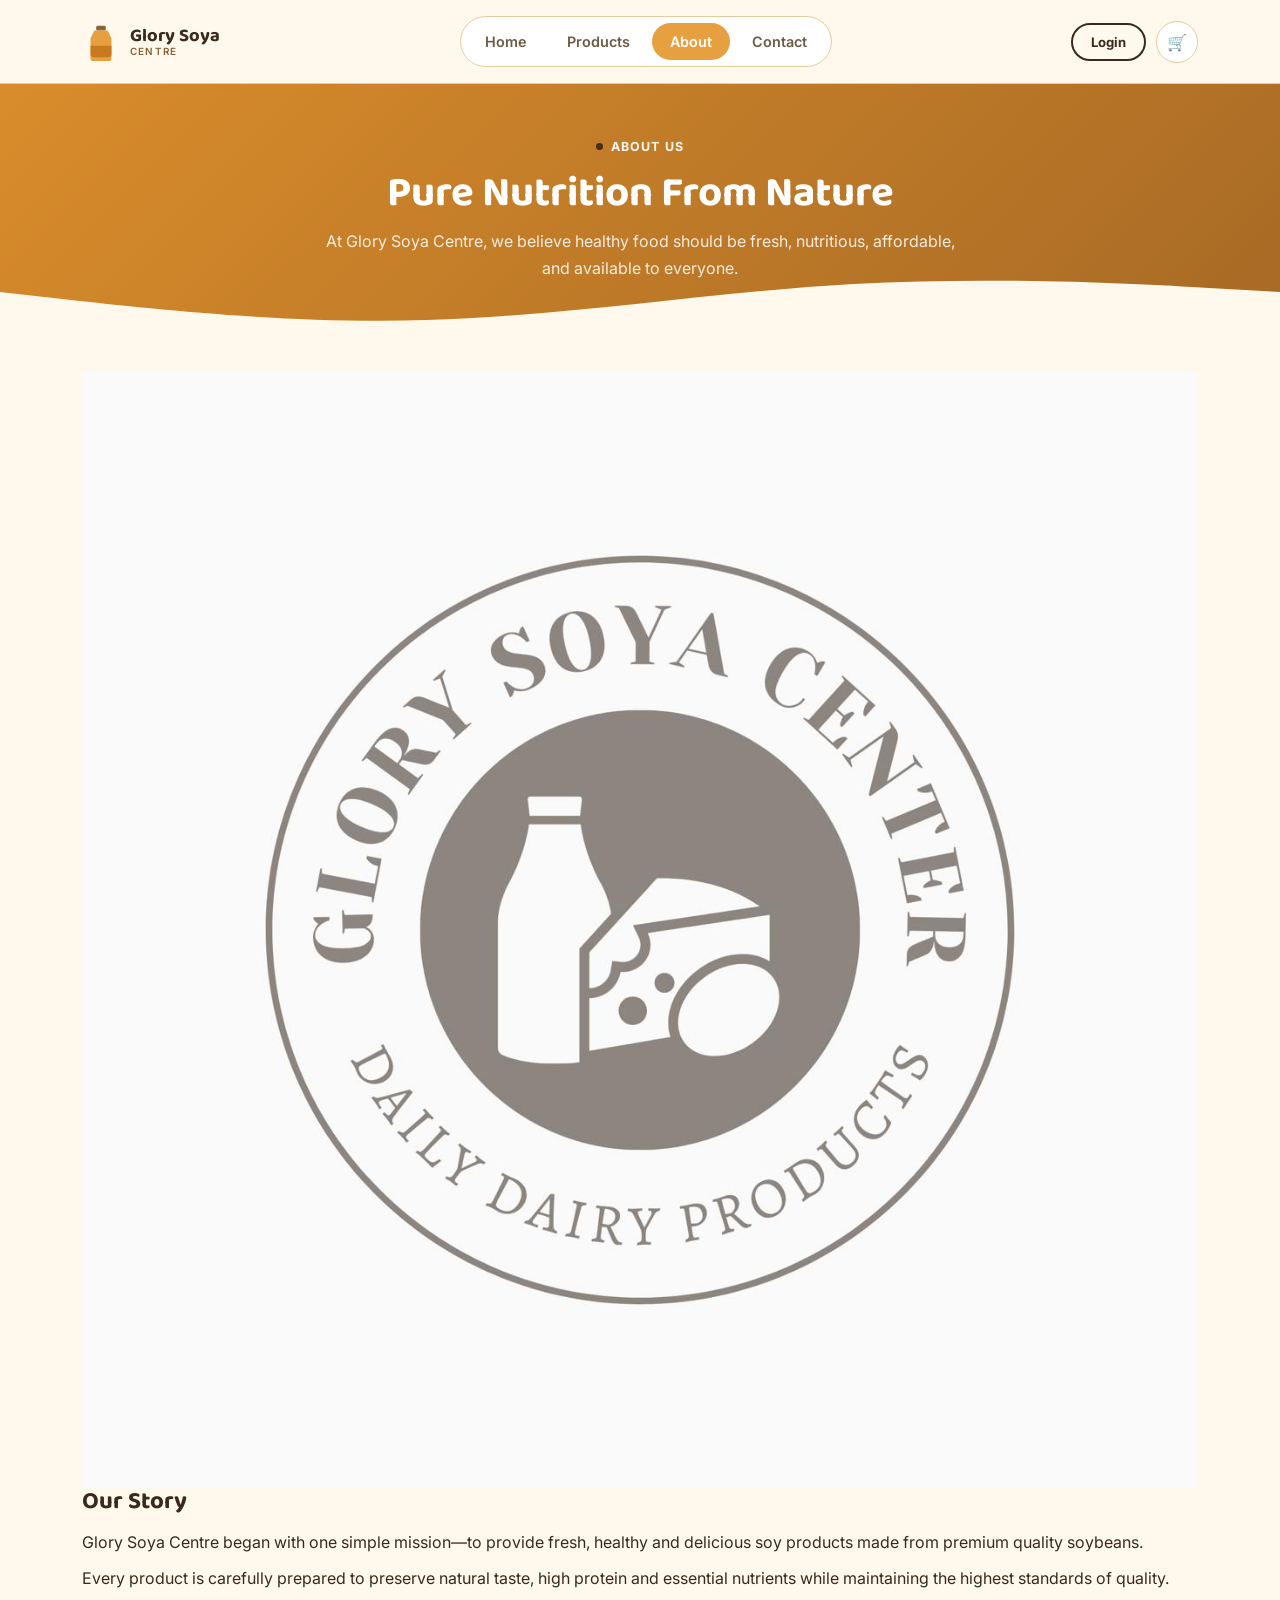
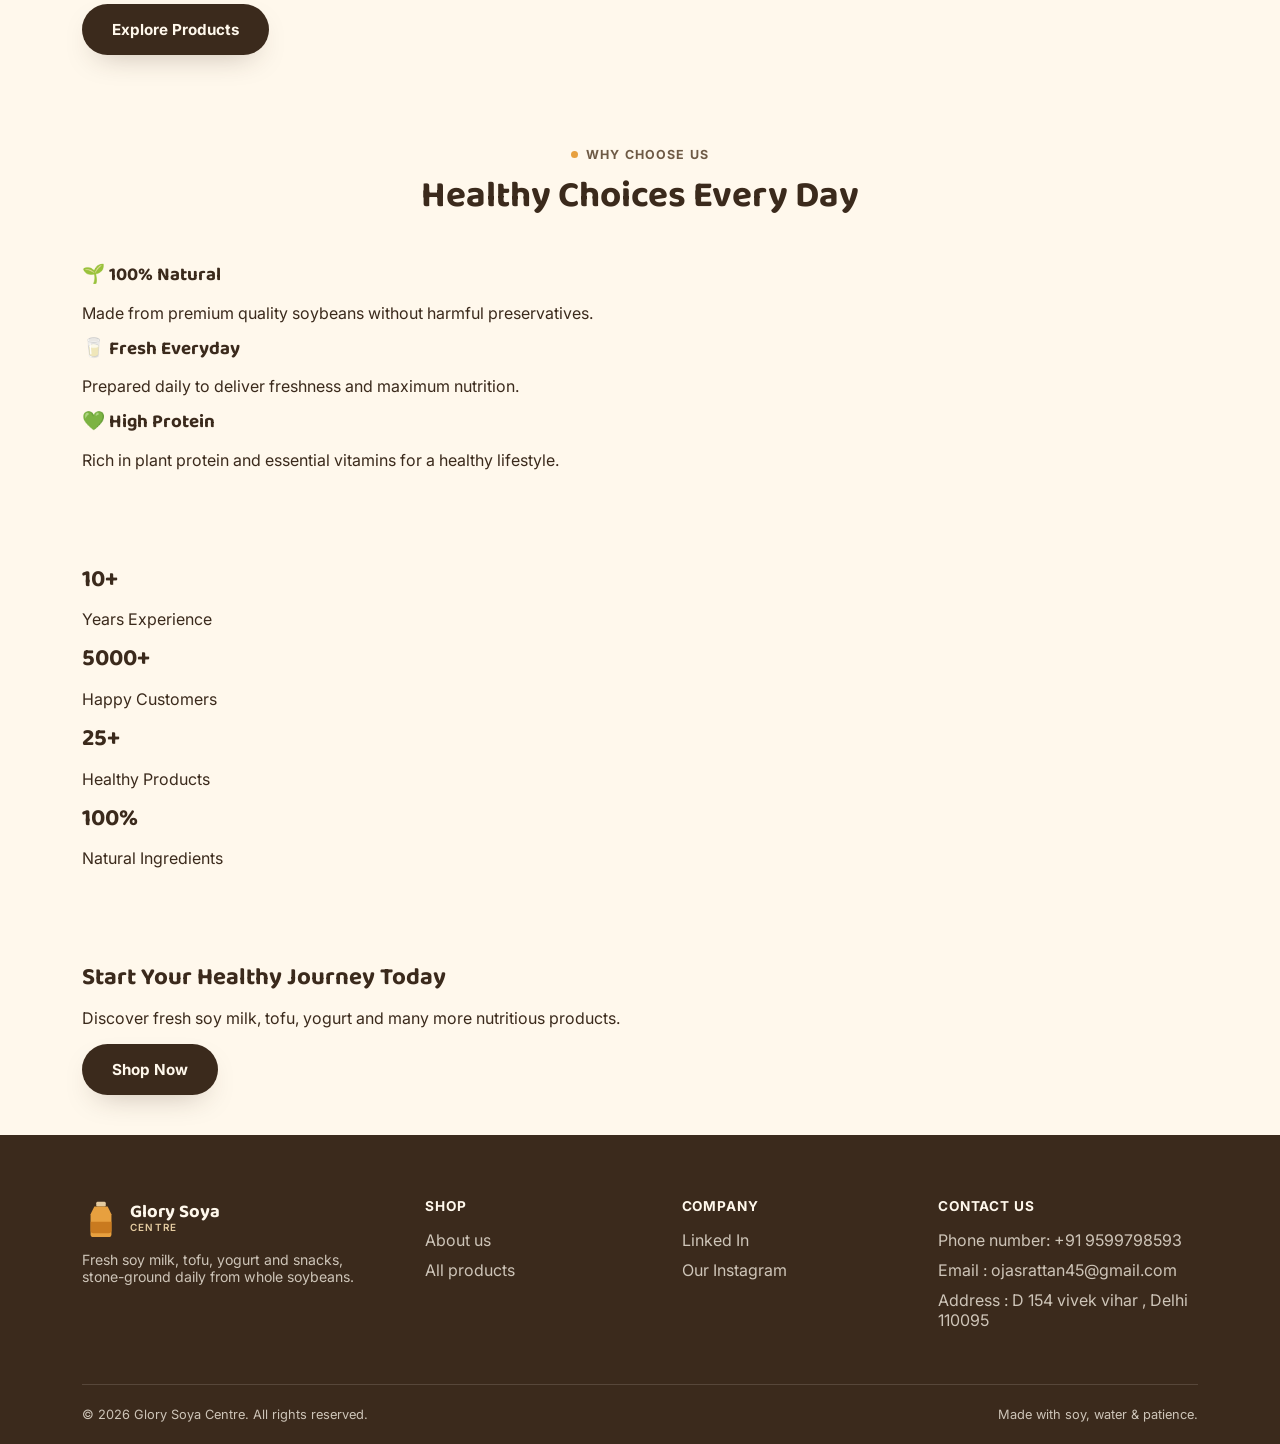
==== about.html @ 61ec4dc2 "About page added" ====
<!DOCTYPE html>
<html lang="en">
<head>
    <meta charset="UTF-8">
    <meta name="viewport" content="width=device-width, initial-scale=1.0">
    <title>About Us | Glory Soya Centre</title>

    <link rel="stylesheet" href="style.css">
</head>

<body>

<!-- HEADER -->
<header class="site-header">
    <div class="header-inner">

        <a href="index.html" class="logo">
            <svg class="logo-mark" viewBox="0 0 40 40">
                <rect x="15" y="3" width="10" height="5" rx="1.5" fill="#8A6438"/>
                <path d="M13 8h14l4 8v21a3 3 0 0 1-3 3H12a3 3 0 0 1-3-3V16Z" fill="#E7A03F"/>
                <path d="M9 24h22v9a3 3 0 0 1-3 3H12a3 3 0 0 1-3-3Z" fill="#C97A1F"/>
            </svg>

            <span>Glory Soya<small>Centre</small></span>
        </a>

        <nav class="main-nav">
            <a href="index.html">Home</a>
            <a href="allproduct.html">Products</a>
            <a href="about.html" class="active">About</a>
            <a href="contact.html">Contact</a>
        </nav>

        <div class="header-actions">
            <a href="login.html" class="btn btn-outline btn-sm">Login</a>
            <a href="cart.html" class="icon-btn">🛒</a>
        </div>

    </div>
</header>

<!-- HERO -->
<section class="page-hero">
    <div class="container">

        <p class="eyebrow">ABOUT US</p>

        <h1>Pure Nutrition From Nature</h1>

        <p>
            At Glory Soya Centre, we believe healthy food should be fresh,
            nutritious, affordable, and available to everyone.
        </p>

    </div>

    <div class="hero-curve">
        <svg viewBox="0 0 1440 120" preserveAspectRatio="none">
            <path fill="#FFF8EC"
                d="M0,64L80,74.7C160,85,320,107,480,101.3C640,96,800,64,960,53.3C1120,43,1280,53,1360,58.7L1440,64L1440,120L0,120Z">
            </path>
        </svg>
    </div>

</section>
<!-- STORY -->

<section class="about-section">

<div class="container about-grid">

<div>

<img src="0.jpeg" alt="About">

</div>

<div>

<h2>Our Story</h2>

<p>

Glory Soya Centre began with one simple mission—to provide
fresh, healthy and delicious soy products made from premium
quality soybeans.

</p>

<p>

Every product is carefully prepared to preserve natural taste,
high protein and essential nutrients while maintaining the
highest standards of quality.

</p>

<a href="allproduct.html" class="btn btn-primary">

Explore Products

</a>

</div>

</div>

</section>

<!-- FEATURES -->

<section class="features">

<div class="container">

<div class="section-head">

<p class="eyebrow">
WHY CHOOSE US
</p>

<h2>Healthy Choices Every Day</h2>

</div>

<div class="feature-grid">

<div class="feature-card">

<h3>🌱 100% Natural</h3>

<p>

Made from premium quality soybeans without harmful preservatives.

</p>

</div>

<div class="feature-card">

<h3>🥛 Fresh Everyday</h3>

<p>

Prepared daily to deliver freshness and maximum nutrition.

</p>

</div>

<div class="feature-card">

<h3>💚 High Protein</h3>

<p>

Rich in plant protein and essential vitamins for a healthy lifestyle.

</p>

</div>

</div>

</div>

</section>

<!-- STATS -->

<section class="stats">

<div class="container stats-grid">

<div>

<h2>10+</h2>

<p>Years Experience</p>

</div>

<div>

<h2>5000+</h2>

<p>Happy Customers</p>

</div>

<div>

<h2>25+</h2>

<p>Healthy Products</p>

</div>

<div>

<h2>100%</h2>

<p>Natural Ingredients</p>

</div>

</div>

</section>

<!-- CTA -->

<section class="cta">

<div class="container">

<h2>Start Your Healthy Journey Today</h2>

<p>

Discover fresh soy milk, tofu, yogurt and many more nutritious products.

</p>

<a href="allproducts.html" class="btn btn-primary">

Shop Now

</a>

</div>

</section>

<!-- ============ FOOTER ============ -->
<footer class="site-footer">
  <div class="container">
    <div class="footer-grid">
      <div class="footer-brand">
        <a href="index.html" class="logo">
          <svg class="logo-mark" viewBox="0 0 40 40"><rect x="15" y="3" width="10" height="5" rx="1.5" fill="#E4CBA0"/><path d="M13 8h14l4 8v21a3 3 0 0 1-3 3H12a3 3 0 0 1-3-3V16Z" fill="#E7A03F"/><path d="M9 24h22v9a3 3 0 0 1-3 3H12a3 3 0 0 1-3-3Z" fill="#C97A1F"/></svg>
          <span>Glory Soya<small style="color:#E4CBA0;">Centre</small></span>
        </a>
        <p>Fresh soy milk, tofu, yogurt and snacks, stone-ground daily from whole soybeans.</p>
      </div>
      <div>
        <h4>Shop</h4>
        <ul>
          <li><a href="about.html">About us</a></li>
          <li><a href="allproduct.html">All products</a></li>
        </ul>
      </div>
      <div>
        <h4>Company</h4>
        <ul>
          <li><a href="https://www.linkedin.com/in/ojas-rattan-959b70386/">Linked In</a></li>
          <li><a href="http://instagram.com/glorysoyacentre.in/">Our Instagram</a></li>
          <li></li>
        </ul>
      </div>
      <div>
        <h4>Contact Us</h4>
        <ul>
          <li>Phone number: +91 9599798593</li>
          <li>Email : ojasrattan45@gmail.com</li>
          <li>Address : D 154 vivek vihar , Delhi 110095</li>

        </ul>
      </div>
    </div>
    <div class="footer-bottom">
      <span>© 2026 Glory Soya Centre. All rights reserved.</span>
      <span>Made with soy, water &amp; patience.</span>
    </div>
  </div>
</footer>

<script src="java.js"></script>

</body>
</html>
---- style.css ----
@import url('https://fonts.googleapis.com/css2?family=Baloo+2:wght@500;600;700;800&family=Inter:wght@400;500;600;700&display=swap');
 
:root{
  --clay:        #E7A03F;
  --clay-deep:   #C97A1F;
  --clay-shadow: #9C5C15;
  --cream:       #FFF8EC;
  --cream-2:     #FCEBCF;
  --cocoa:       #3B2A1C;
  --cocoa-soft:  #6E5A45;
  --bean:        #8A6438;
  --bean-line:   #E4CBA0;
  --white:       #FFFFFF;
  --ok:          #4C7A3D;
 
  --radius-xl: 32px;
  --radius-lg: 24px;
  --radius-md: 16px;
  --radius-sm: 10px;
 
  --font-display: 'Baloo 2', system-ui, sans-serif;
  --font-body: 'Inter', system-ui, sans-serif;
 
  --shadow-soft: 0 12px 30px -14px rgba(59,42,28,0.35);
  --shadow-lift: 0 20px 40px -16px rgba(59,42,28,0.45);
}
 
*, *::before, *::after{ box-sizing: border-box; }
 
html{ scroll-behavior: smooth; }
 
@media (prefers-reduced-motion: reduce){
  html{ scroll-behavior: auto; }
  *{ animation-duration: 0.001ms !important; transition-duration: 0.001ms !important; }
}
 
body{
  margin:0;
  font-family: var(--font-body);
  color: var(--cocoa);
  background: var(--cream);
  -webkit-font-smoothing: antialiased;
}
 
img{ max-width:100%; display:block; }
a{ color:inherit; text-decoration:none; }
ul{ margin:0; padding:0; list-style:none; }
button{ font-family:inherit; cursor:pointer; }
input, textarea, select{ font-family:inherit; }
 
h1,h2,h3,h4{
  font-family: var(--font-display);
  color: var(--cocoa);
  margin:0 0 .5em;
  line-height:1.15;
}
 
.eyebrow{
  display:inline-flex;
  align-items:center;
  gap:8px;
  font-size:.78rem;
  font-weight:700;
  letter-spacing:.09em;
  text-transform:uppercase;
  color: var(--clay-deep);
}
.eyebrow::before{
  content:"";
  width:7px; height:7px;
  border-radius:50%;
  background: var(--clay);
}
 
.container{
  max-width: 1180px;
  margin: 0 auto;
  padding: 0 32px;
}
 
:focus-visible{
  outline: 3px solid var(--clay-deep);
  outline-offset: 3px;
  border-radius: 4px;
}
 
/* ---------------- Buttons ---------------- */
.btn{
  display:inline-flex;
  align-items:center;
  justify-content:center;
  gap:8px;
  padding: 14px 28px;
  border-radius: 999px;
  font-weight:700;
  font-size: .95rem;
  border: 2px solid transparent;
  transition: transform .15s ease, box-shadow .15s ease, background .15s ease, color .15s ease;
  white-space:nowrap;
}
.btn:active{ transform: translateY(1px) scale(.98); }
 
.btn-primary{
  background: var(--cocoa);
  color: var(--cream);
  box-shadow: var(--shadow-soft);
}
.btn-primary:hover{ background:#2b1e13; box-shadow: var(--shadow-lift); transform: translateY(-2px); }
 
.btn-light{
  background: var(--white);
  color: var(--clay-deep);
}
.btn-light:hover{ background: var(--cream-2); transform: translateY(-2px); }
 
.btn-outline{
  background: transparent;
  border-color: var(--cocoa);
  color: var(--cocoa);
}
.btn-outline:hover{ background: var(--cocoa); color: var(--cream); }
 
.btn-block{ width:100%; }
.btn-sm{ padding: 9px 18px; font-size:.82rem; }
 
/* ---------------- Header ---------------- */
.site-header{
  position: sticky;
  top:0;
  z-index: 50;
  background: rgba(255,248,236,0.92);
  backdrop-filter: blur(8px);
  border-bottom: 1px solid var(--bean-line);
}
.header-inner{
  display:flex;
  align-items:center;
  justify-content:space-between;
  padding: 16px 32px;
  max-width: 1180px;
  margin:0 auto;
  gap: 24px;
}
.logo{
  display:flex;
  align-items:center;
  gap:10px;
  font-family: var(--font-display);
  font-weight:700;
  font-size:1.15rem;
  color: var(--cocoa);
  flex-shrink:0;
}
.logo .logo-mark{
  width:38px; height:38px;
  flex-shrink:0;
}
.logo span{ display:block; line-height:1.1; }
.logo small{
  display:block;
  font-family: var(--font-body);
  font-weight:600;
  font-size:.62rem;
  letter-spacing:.12em;
  text-transform:uppercase;
  color: var(--bean);
}
 
.main-nav{
  display:flex;
  align-items:center;
  gap: 4px;
  background: var(--white);
  border-radius: 999px;
  padding: 6px;
  border: 1px solid var(--bean-line);
}
.main-nav a{
  padding: 10px 18px;
  border-radius: 999px;
  font-weight:600;
  font-size:.9rem;
  color: var(--cocoa-soft);
  transition: background .15s ease, color .15s ease;
}
.main-nav a:hover{ color: var(--cocoa); background: var(--cream-2); }
.main-nav a.active{ background: var(--clay); color: var(--white); }
 
.header-actions{
  display:flex;
  align-items:center;
  gap:10px;
  flex-shrink:0;
}
.icon-btn{
  width:42px; height:42px;
  border-radius:50%;
  display:flex;
  align-items:center;
  justify-content:center;
  background: var(--white);
  border: 1px solid var(--bean-line);
  color: var(--cocoa);
  position:relative;
  transition: background .15s ease;
}
.icon-btn:hover{ background: var(--cream-2); }
.cart-count{
  position:absolute;
  top:-4px; right:-4px;
  background: var(--clay-deep);
  color:var(--white);
  font-size:.62rem;
  font-weight:700;
  width:18px; height:18px;
  border-radius:50%;
  display:flex; align-items:center; justify-content:center;
}
 
.nav-toggle{
  display:none;
  width:42px; height:42px;
  border-radius:50%;
  border:1px solid var(--bean-line);
  background: var(--white);
  align-items:center;
  justify-content:center;
}
.nav-toggle span, .nav-toggle span::before, .nav-toggle span::after{
  content:"";
  display:block;
  width:18px; height:2px;
  background: var(--cocoa);
  position:relative;
  transition: transform .2s ease;
}
.nav-toggle span::before{ position:absolute; top:-6px; }
.nav-toggle span::after{ position:absolute; top:6px; }
 
/* ---------------- Hero (index only) ---------------- */
.hero{
  position:relative;
  background: linear-gradient(160deg, var(--clay) 0%, var(--clay-deep) 100%);
  overflow:hidden;
  padding: 88px 0 0;
}
.hero-dots{ position:absolute; inset:0; pointer-events:none; }
.hero-dots span{
  position:absolute;
  width:8px; height:8px;
  border-radius:50%;
  background: rgba(255,255,255,.55);
}
.hero-inner{
  max-width:1180px;
  margin:0 auto;
  padding: 20px 32px 0;
  display:grid;
  grid-template-columns: 1fr 1fr;
  gap: 40px;
  align-items:center;
  position:relative;
  z-index:2;
}
.hero-copy .eyebrow{ color: var(--white); opacity:.9; }
.hero-copy .eyebrow::before{ background: var(--cocoa); }
.hero-copy h1{
  color: var(--white);
  font-size: clamp(2.4rem, 5vw, 3.6rem);
  margin: .3em 0 .3em;
}
.hero-copy p{
  color: rgba(255,255,255,.92);
  font-size: 1.05rem;
  max-width: 460px;
  margin-bottom: 1.8em;
}
.hero-cta{ display:flex; gap:14px; flex-wrap:wrap; }
.hero-art{
  position:relative;
  display:flex;
  align-items:flex-end;
  justify-content:center;
  min-height: 380px;
}
.hero-curve{
  position:relative;
  width:100%;
  height: 90px;
  margin-top: 50px;
}
.hero-curve svg{ display:block; width:100%; height:100%; }
 
/* ---------------- Page header (inner pages) ---------------- */
.page-hero{
  background: linear-gradient(160deg, var(--clay) 0%, var(--clay-deep) 100%);
  padding: 64px 0 90px;
  text-align:center;
  position:relative;
  overflow:hidden;
}
.page-hero .eyebrow{ color:var(--white); justify-content:center; }
.page-hero .eyebrow::before{ background:var(--cocoa); }
.page-hero h1{ color:var(--white); font-size: clamp(2rem, 4vw, 2.8rem); margin-top:.3em;}
.page-hero p{ color: rgba(255,255,255,.9); max-width:560px; margin:0.6em auto 0; }
.page-hero .hero-curve{ position:absolute; bottom:-2px; left:0; right:0; margin:0;}
 
/* ---------------- Sections ---------------- */
section{ padding: 40px 0; }
.section-head{
  text-align:center;
  max-width: 620px;
  margin: 0 auto 48px;
}
.section-head h2{ font-size: clamp(1.7rem, 3vw, 2.3rem); }
.section-head p{ color: var(--cocoa-soft); }
 
/* ---------------- Category / product cards ---------------- */
.grid-4{
    display: grid;
    grid-template-columns: repeat(4, 1fr);
    gap: 30px;
}

.cat-card{
    background: #fff;
    border: 1px solid var(--bean-line);
    border-radius: 28px;
    padding: 25px;
    text-align: center;
    text-decoration: none;
    transition: .3s;
    display: flex;
    flex-direction: column;
    align-items: center;
    height: 520px;         
}

.cat-card:hover{
    transform: translateY(-6px);
    box-shadow: var(--shadow-lift);
}

.card-media{
    width: 100%;
    height: 330px;     
    border-radius: 20px;
    overflow: hidden;
    background: var(--cream-2);
    margin-bottom: 20px;
}

.card-media img{
    width: 100%;
    height: 100%;
    object-fit: cover;   
    display: block;
}

.cat-card h3{
    margin: 0;
    font-size: 1.7rem;
    color: #3d2c22;
}

.cat-card span{
    margin-top: 8px;
    font-size: 1.2rem;
    color: #8b6b43;
    font-weight: 500;
}
 
/* ---------------- Filter tabs (products page) ---------------- */
.filter-bar{
  display:flex;
  flex-wrap:wrap;
  gap:10px;
  justify-content:center;
  margin-bottom: 44px;
}
.filter-bar button{
  padding: 10px 20px;
  border-radius: 999px;
  border: 1px solid var(--bean-line);
  background: var(--white);
  color: var(--cocoa-soft);
  font-weight:600;
  font-size:.86rem;
  transition: all .15s ease;
}
.filter-bar button:hover{ background: var(--cream-2); }
.filter-bar button.active{
  background: var(--cocoa);
  border-color: var(--cocoa);
  color: var(--cream);
}
 
/* ---------------- Split content (about / values) ---------------- */
.split{
  display:grid;
  grid-template-columns: 1fr 1fr;
  gap: 56px;
  align-items:center;
}
.split img, .split .art-frame{ border-radius: var(--radius-xl); }
.art-frame{
  background: var(--cream-2);
  border: 1px solid var(--bean-line);
  aspect-ratio: 5/4;
  display:flex;
  align-items:center;
  justify-content:center;
}
.art-frame svg{ width:60%; }
 
.values-grid{
  display:grid;
  grid-template-columns: repeat(3,1fr);
  gap:24px;
  margin-top: 20px;
}
.value-item{
  background: var(--white);
  border:1px solid var(--bean-line);
  border-radius: var(--radius-lg);
  padding: 26px 22px;
}
.value-item .num{
  font-family: var(--font-display);
  color: var(--clay);
  font-size:1.6rem;
  font-weight:700;
  display:block;
  margin-bottom:8px;
}
.value-item h3{ font-size:1.02rem; }
.value-item p{ color:var(--cocoa-soft); font-size:.88rem; }
 
/* timeline (about page) */
.timeline{
  display:grid;
  grid-template-columns: repeat(4,1fr);
  gap: 24px;
  margin-top: 20px;
}
.timeline-item{ position:relative; padding-top: 26px; }
.timeline-item::before{
  content:"";
  position:absolute;
  top:0; left:0;
  width:100%; height:4px;
  background: var(--bean-line);
  border-radius:4px;
}
.timeline-item::after{
  content:"";
  position:absolute;
  top:-4px; left:0;
  width:12px; height:12px;
  border-radius:50%;
  background: var(--clay);
}
.timeline-item h4{ font-family:var(--font-body); font-weight:700; font-size:.95rem; color:var(--clay-deep); margin-bottom:.3em;}
.timeline-item p{ color:var(--cocoa-soft); font-size:.86rem; }
 
/* ---------------- Testimonials ---------------- */
.testimonial-strip{
  background: var(--cocoa);
  color: var(--cream);
}
.testimonial-strip .section-head h2{ color:var(--cream); }
.testimonial-strip .section-head p{ color: rgba(255,248,236,.7); }
.t-grid{
  display:grid;
  grid-template-columns: repeat(3,1fr);
  gap:24px;
}
.t-card{
  background: rgba(255,248,236,.06);
  border: 1px solid rgba(255,248,236,.14);
  border-radius: var(--radius-lg);
  padding: 26px;
}
.t-card p{ font-size:.94rem; color: rgba(255,248,236,.9); margin-bottom:16px; }
.t-who{ display:flex; align-items:center; gap:10px; }
.t-avatar{
  width:38px; height:38px;
  border-radius:50%;
  background: var(--clay);
  display:flex; align-items:center; justify-content:center;
  font-weight:700; color:var(--cocoa); font-family:var(--font-display);
}
.t-who strong{ display:block; font-size:.88rem; }
.t-who span{ display:block; font-size:.76rem; color: rgba(255,248,236,.6); }
.stars{ color: var(--clay); font-size:.85rem; letter-spacing:2px; margin-bottom:10px; display:block;}
 
/* ---------------- CTA banner ---------------- */
.cta-banner{
  background: var(--cream-2);
  border: 1px solid var(--bean-line);
  border-radius: var(--radius-xl);
  padding: 56px;
  display:flex;
  align-items:center;
  justify-content:space-between;
  gap: 30px;
  flex-wrap:wrap;
}
.cta-banner h2{ margin-bottom:.2em; }
.cta-banner p{ color: var(--cocoa-soft); margin:0; }
 
/* ---------------- Forms (login / signup / contact) ---------------- */
.auth-wrap{
  max-width: 460px;
  margin: -60px auto 0;
  background: var(--white);
  border-radius: var(--radius-xl);
  border: 1px solid var(--bean-line);
  box-shadow: var(--shadow-lift);
  padding: 44px 40px;
  position:relative;
  z-index:5;
}
.auth-wrap h2{ text-align:center; }
.auth-wrap > p.sub{ text-align:center; color:var(--cocoa-soft); margin-bottom:28px; font-size:.92rem;}
 
.field{ margin-bottom: 18px; }
.field label{
  display:block;
  font-size:.82rem;
  font-weight:700;
  margin-bottom:6px;
  color: var(--cocoa);
}
.field input, .field textarea, .field select{
  width:100%;
  padding: 13px 16px;
  border-radius: var(--radius-sm);
  border: 1.5px solid var(--bean-line);
  background: var(--cream);
  color: var(--cocoa);
  font-size:.92rem;
  transition: border-color .15s ease, background .15s ease;
}
.field input:focus, .field textarea:focus, .field select:focus{
  border-color: var(--clay);
  background: var(--white);
  outline:none;
}
.field-row{ display:grid; grid-template-columns: 1fr 1fr; gap:14px; }
.field-hint{ font-size:.76rem; color: var(--bean); margin-top:5px; }
 
.check-row{
  display:flex;
  align-items:center;
  justify-content:space-between;
  font-size:.85rem;
  margin-bottom: 20px;
  color: var(--cocoa-soft);
}
.check-row label{ display:flex; align-items:center; gap:8px; }
.check-row a{ color: var(--clay-deep); font-weight:600; }
.divider-text{
  display:flex;
  align-items:center;
  gap:12px;
  color: var(--bean);
  font-size:.78rem;
  margin: 22px 0;
}
.divider-text::before, .divider-text::after{
  content:"";
  flex:1;
  height:1px;
  background: var(--bean-line);
}
 
.social-row{ display:grid; grid-template-columns: 1fr 1fr; gap:12px; }
.social-btn{
  display:flex; align-items:center; justify-content:center; gap:8px;
  padding: 11px;
  border-radius: var(--radius-sm);
  border: 1.5px solid var(--bean-line);
  background: var(--white);
  font-weight:600;
  font-size:.85rem;
  color: var(--cocoa);
}
.social-btn:hover{ background: var(--cream-2); }
.auth-foot{ text-align:center; margin-top:22px; font-size:.88rem; color:var(--cocoa-soft); }
.auth-foot a{ color: var(--clay-deep); font-weight:700; }
 
.form-msg{
  display:none;
  margin-top:16px;
  padding: 12px 16px;
  border-radius: var(--radius-sm);
  font-size:.85rem;
  font-weight:600;
}
.form-msg.show{ display:block; }
.form-msg.ok{ background: #EAF3E6; color: var(--ok); border:1px solid #cfe4c8;}
 
/* Contact page specifics */
.contact-grid{
  display:grid;
  grid-template-columns: 1fr 1.1fr;
  gap: 40px;
  align-items:flex-start;
}
.contact-info{
  background: var(--cocoa);
  color: var(--cream);
  border-radius: var(--radius-xl);
  padding: 40px 34px;
}
.contact-info h3{ color:var(--cream); }
.contact-info p{ color: rgba(255,248,236,.75); font-size:.92rem; }
.info-item{ display:flex; gap:14px; margin-top: 22px; }
.info-icon{
  width:42px; height:42px; flex-shrink:0;
  border-radius:50%;
  background: rgba(255,248,236,.1);
  display:flex; align-items:center; justify-content:center;
}
.info-item strong{ display:block; font-size:.9rem; }
.info-item span{ font-size:.84rem; color: rgba(255,248,236,.7); }
.social-icons{ display:flex; gap:10px; margin-top:28px; }
.social-icons a{
  width:38px; height:38px; border-radius:50%;
  background: rgba(255,248,236,.1);
  display:flex; align-items:center; justify-content:center;
  transition: background .15s ease;
}
.social-icons a:hover{ background: var(--clay); }
 
.contact-form-card{
  background: var(--white);
  border: 1px solid var(--bean-line);
  border-radius: var(--radius-xl);
  padding: 40px;
}
.map-frame{
  margin-top: 40px;
  border-radius: var(--radius-xl);
  overflow:hidden;
  border: 1px solid var(--bean-line);
  height: 280px;
}
.map-frame iframe{ width:100%; height:100%; border:0; }
 
/* ---------------- FAQ ---------------- */
.faq-list{ max-width: 760px; margin: 0 auto; }
.faq-item{
  background: var(--white);
  border: 1px solid var(--bean-line);
  border-radius: var(--radius-md);
  margin-bottom: 14px;
  overflow:hidden;
}
.faq-q{
  width:100%;
  display:flex;
  align-items:center;
  justify-content:space-between;
  padding: 18px 22px;
  background:none;
  border:0;
  font-weight:700;
  font-size:.95rem;
  color: var(--cocoa);
  text-align:left;
}
.faq-q::after{
  content:"+";
  font-size:1.3rem;
  color: var(--clay-deep);
  transition: transform .2s ease;
}
.faq-item.open .faq-q::after{ transform: rotate(45deg); }
.faq-a{
  max-height:0;
  overflow:hidden;
  transition: max-height .25s ease;
  padding: 0 22px;
  color: var(--cocoa-soft);
  font-size:.9rem;
}
.faq-item.open .faq-a{ max-height:200px; padding-bottom:20px; }






/* ==========================================
            ALL PRODUCTS PAGE
========================================== */

/* Hero */

.page-hero{
    background:linear-gradient(135deg,#D98C2B,#A76A25);
    color:#fff;
    text-align:center;
    padding:50px 20px;
}

.page-hero h1{
    font-size:42px;
    margin-bottom:10px;
}

.page-hero p{
    max-width:650px;
    margin:auto;
    line-height:1.7;
    opacity:.95;
}


/* Main Container */

.products-section{
    width:90%;
    max-width:1300px;
    margin:50px auto;
}


/* Search */

.search-area{
    display:flex;
    justify-content:center;
    gap:15px;
    margin-bottom:30px;
}

.search-area input{
    width:550px;
    padding:15px 20px;
    border:1px solid #d9c4a4;
    border-radius:12px;
    outline:none;
    font-size:16px;
}

.search-area button{
    padding:15px 28px;
}


/* Filter Buttons */

.filter-buttons{
    display:flex;
    justify-content:center;
    flex-wrap:wrap;
    gap:12px;
    margin-bottom:45px;
}

.filter-btn{
    padding:12px 22px;
    border:none;
    border-radius:30px;
    background:#F8EFE2;
    color:#7A5225;
    font-weight:600;
    cursor:pointer;
    transition:.3s;
}

.filter-btn:hover,
.filter-btn.active{
    background:#8A6438;
    color:#fff;
}


/* Products Grid */

.products-grid{
    display:grid;
    grid-template-columns:repeat(4,1fr);
    gap:30px;
}


/* Product Card */

.product-card{
    background:#fff;
    border:1px solid #e6d5bb;
    border-radius:20px;
    overflow:hidden;
    transition:.3s;
    display:flex;
    flex-direction:column;
}

.product-card:hover{
    transform:translateY(-6px);
    box-shadow:0 10px 30px rgba(0,0,0,.08);
}


/* Product Image */

.product-card img{
    width:100%;
    height:220px;
    object-fit:cover;
}


/* Product Content */

.product-content{
    padding:20px;
    display:flex;
    flex-direction:column;
    flex:1;
}

.product-content h3{
    font-size:22px;
    color:#3d2b1f;
    margin-bottom:10px;
}

.product-content p{
    color:#666;
    line-height:1.6;
    font-size:15px;
    margin-bottom:15px;
    flex:1;
}


/* Rating */

.stars{
    color:#f4b400;
    margin-bottom:12px;
}


/* Price */

.price{
    font-size:24px;
    font-weight:bold;
    color:#8A6438;
    margin-bottom:18px;
}


/* Buttons */

.product-content .btn{
    width:100%;
    text-align:center;
}


/* Pagination */

.pagination{
    display:flex;
    justify-content:center;
    gap:12px;
    margin:60px 0 20px;
}

.pagination a{
    width:45px;
    height:45px;
    border-radius:50%;
    background:#F7F0E5;
    color:#8A6438;
    display:flex;
    justify-content:center;
    align-items:center;
    text-decoration:none;
    font-weight:bold;
    transition:.3s;
}

.pagination a:hover,
.pagination .active{
    background:#8A6438;
    color:#fff;
}


/* Responsive */

@media(max-width:1200px){

.products-grid{
    grid-template-columns:repeat(3,1fr);
}

}

@media(max-width:900px){

.products-grid{
    grid-template-columns:repeat(2,1fr);
}

.search-area{
    flex-direction:column;
    align-items:center;
}

.search-area input{
    width:100%;
}

.search-area button{
    width:100%;
}

}

@media(max-width:600px){

.products-grid{
    grid-template-columns:1fr;
}

.page-hero h1{
    font-size:30px;
}

.filter-btn{
    width:100%;
}

}






/* ---------------- Footer ---------------- */
.site-footer{
  background: var(--cocoa);
  color: rgba(255,248,236,.75);
  padding: 64px 0 0;
}
.footer-grid{
  display:grid;
  grid-template-columns: 1.4fr 1fr 1fr 1.2fr;
  gap: 40px;
  padding-bottom: 44px;
  border-bottom: 1px solid rgba(255,248,236,.14);
}
.footer-grid h4{
  color: var(--cream);
  font-family: var(--font-body);
  font-size:.85rem;
  letter-spacing:.06em;
  text-transform:uppercase;
  margin-bottom: 16px;
}
.footer-grid ul li{ margin-bottom:10px; }
.footer-grid ul a:hover{ color: var(--clay); }
.footer-brand .logo{ color: var(--cream); margin-bottom:14px; }
.footer-brand p{ font-size:.88rem; max-width:280px; }
.footer-bottom{
  display:flex;
  align-items:center;
  justify-content:space-between;
  padding: 22px 0;
  font-size:.8rem;
  flex-wrap:wrap;
  gap:10px;
}
 
/* ---------------- Utility ---------------- */
.mt-0{ margin-top:0; }
.text-center{ text-align:center; }
 
/* ---------------- Responsive ---------------- */
@media (max-width: 980px){
  .main-nav{ display:none; }
  .nav-toggle{ display:flex; }
  .hero-inner{ grid-template-columns: 1fr; text-align:center; }
  .hero-copy p{ margin-left:auto; margin-right:auto; }
  .hero-cta{ justify-content:center; }
  .grid-4{ grid-template-columns: repeat(2,1fr); }
  .grid-3{ grid-template-columns: repeat(2,1fr); }
  .split{ grid-template-columns: 1fr; }
  .values-grid{ grid-template-columns: 1fr 1fr; }
  .timeline{ grid-template-columns: 1fr 1fr; }
  .t-grid{ grid-template-columns: 1fr; }
  .contact-grid{ grid-template-columns: 1fr; }
  .footer-grid{ grid-template-columns: 1fr 1fr; }
}
 
@media (max-width: 620px){
  .header-inner{ padding: 14px 20px; }
  .container{ padding: 0 20px; }
  section{ padding: 60px 0; }
  .grid-4, .grid-3{ grid-template-columns: 1fr 1fr; gap:16px; }
  .values-grid, .timeline{ grid-template-columns: 1fr; }
  .footer-grid{ grid-template-columns: 1fr; }
  .cta-banner{ padding: 32px 24px; justify-content:center; text-align:center; }
  .field-row{ grid-template-columns: 1fr; }
  .auth-wrap{ padding: 34px 24px; margin: -40px 16px 0; }
  .social-row{ grid-template-columns: 1fr; }
}
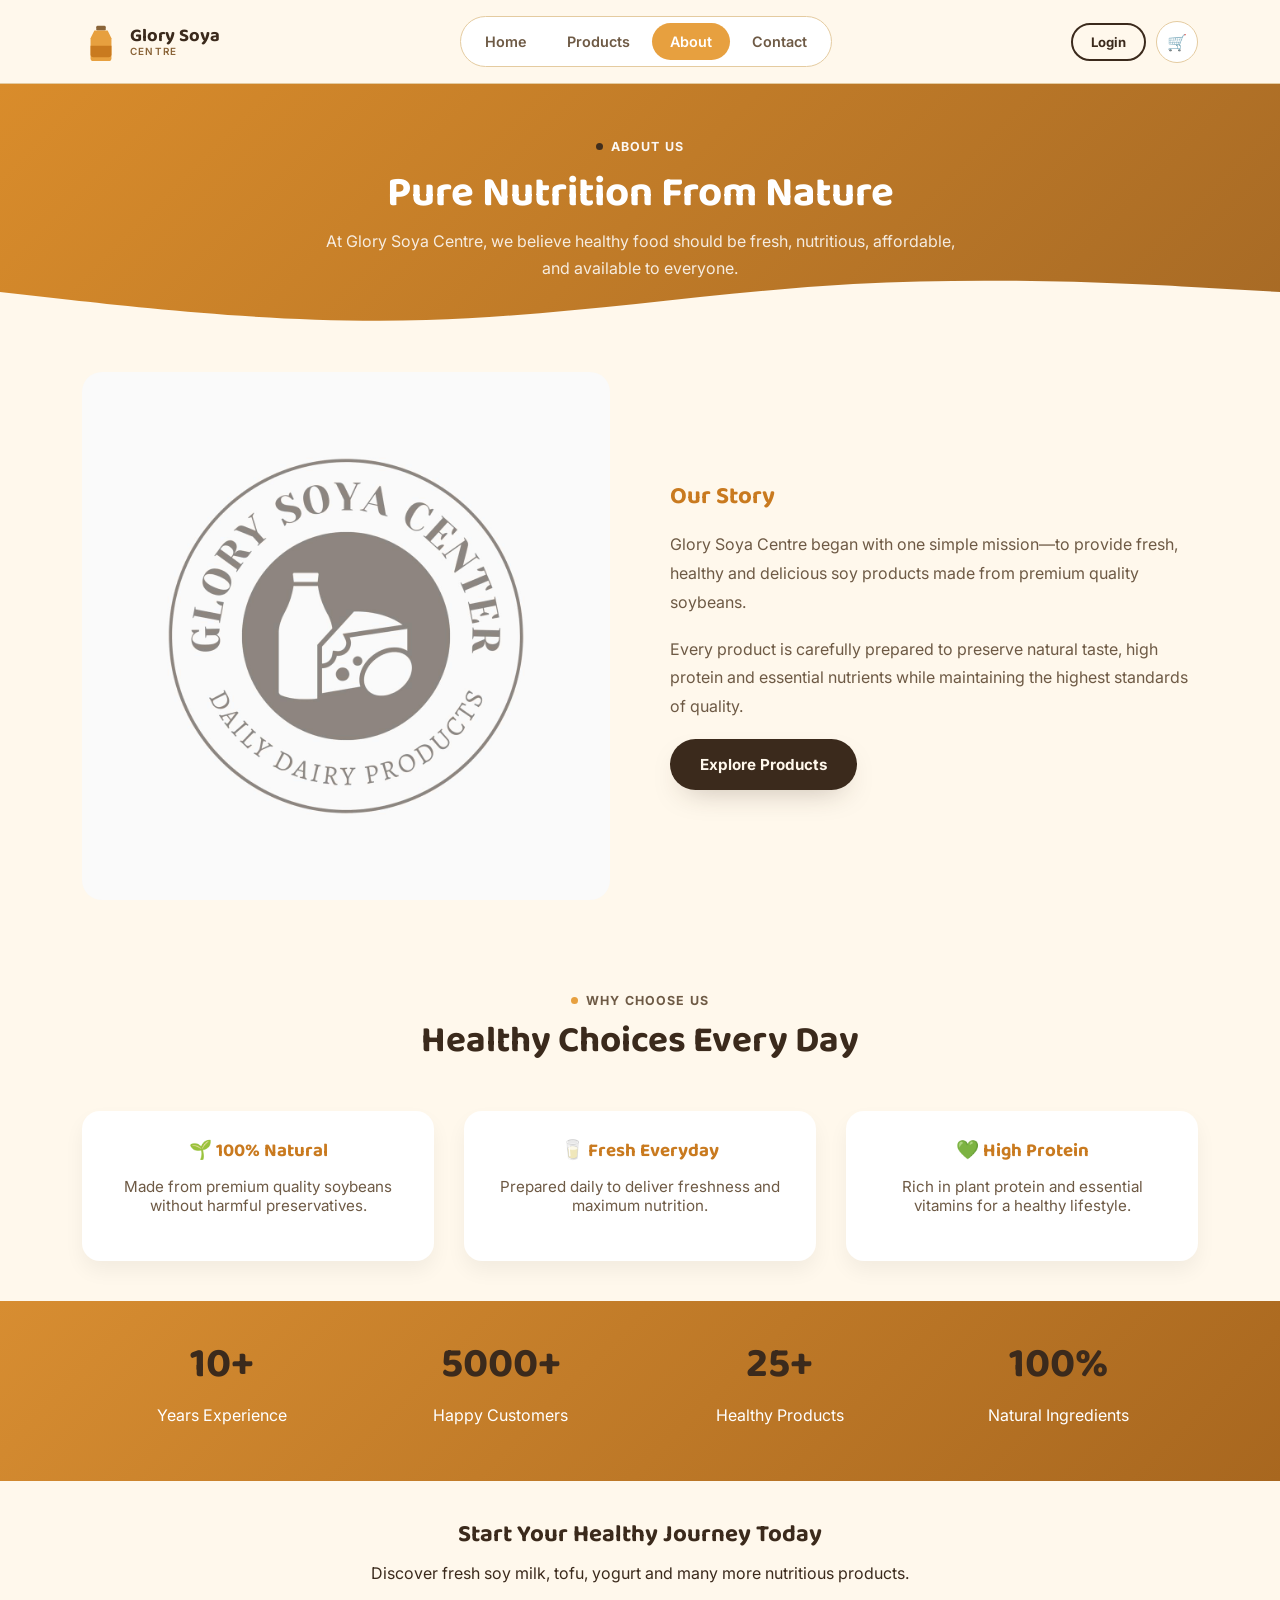
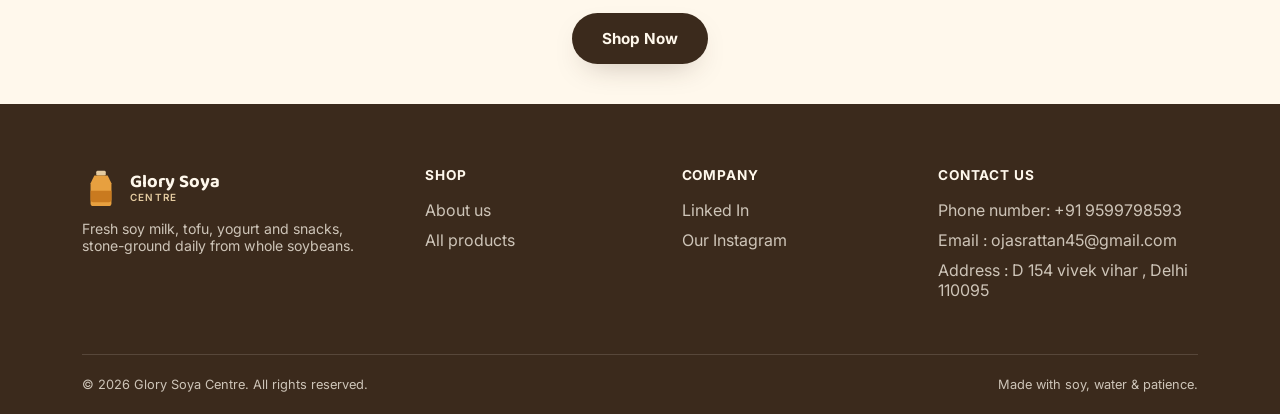
==== commit c82c54eb: "Update about.html" ====
--- a/about.html
+++ b/about.html
@@ -1,6 +1,7 @@
 <!DOCTYPE html>
 <html lang="en">
 <head>
+    
     <meta charset="UTF-8">
     <meta name="viewport" content="width=device-width, initial-scale=1.0">
     <title>About Us | Glory Soya Centre</title>
@@ -279,4 +280,4 @@
 <script src="java.js"></script>
 
 </body>
-</html>+</html>
--- a/style.css
+++ b/style.css
@@ -370,6 +370,112 @@
     font-weight: 500;
 }
  
+/*=========================
+CONTACT PAGE
+=========================*/
+
+.contact-section{
+padding:80px 0;
+}
+
+.contact-grid{
+display:grid;
+grid-template-columns:2fr 1fr;
+gap:50px;
+}
+
+.contact-form,
+.contact-info{
+background:#fff;
+padding:35px;
+border-radius:20px;
+box-shadow:0 10px 25px rgba(0,0,0,.06);
+}
+
+.contact-form h2,
+.contact-info h2{
+margin-bottom:25px;
+color:var(--clay-deep);
+}
+
+.contact-form input,
+.contact-form textarea{
+width:100%;
+padding:15px;
+margin-bottom:18px;
+border:1px solid var(--bean-line);
+border-radius:12px;
+font-size:16px;
+outline:none;
+}
+
+.contact-form textarea{
+resize:none;
+}
+
+.contact-form .btn{
+width:100%;
+}
+
+.info-box{
+margin-bottom:25px;
+padding-bottom:20px;
+border-bottom:1px solid #eee;
+}
+
+.info-box:last-child{
+border:none;
+margin-bottom:0;
+padding-bottom:0;
+}
+
+.info-box h4{
+margin-bottom:8px;
+color:var(--bean);
+}
+
+.faq-section{
+padding:80px 0;
+background:var(--cream);
+}
+
+.faq-list{
+max-width:850px;
+margin:auto;
+}
+
+.faq-item{
+background:#fff;
+padding:25px;
+border-radius:18px;
+margin-bottom:20px;
+box-shadow:0 6px 20px rgba(0,0,0,.05);
+}
+
+.faq-item h3{
+margin-bottom:10px;
+color:var(--clay-deep);
+}
+
+.map-section{
+padding:80px 0;
+text-align:center;
+}
+
+.map-section img{
+width:100%;
+max-width:1000px;
+border-radius:20px;
+box-shadow:0 10px 30px rgba(0,0,0,.08);
+}
+
+@media(max-width:900px){
+
+.contact-grid{
+grid-template-columns:1fr;
+}
+
+}
 /* ---------------- Filter tabs (products page) ---------------- */
 .filter-bar{
   display:flex;
@@ -688,17 +794,123 @@
 }
 .faq-item.open .faq-a{ max-height:200px; padding-bottom:20px; }
 
-
-
-
-
+/*=========================
+ABOUT PAGE
+=========================*/
+
+.about-grid{
+display:grid;
+grid-template-columns:1fr 1fr;
+gap:60px;
+align-items:center;
+}
+
+.about-grid img{
+width:100%;
+border-radius:20px;
+}
+
+.about-grid h2{
+margin-bottom:20px;
+color:var(--clay-deep);
+}
+
+.about-grid p{
+margin-bottom:18px;
+line-height:1.8;
+color:var(--cocoa-soft);
+}
+
+.features{
+background:var(--cream);
+}
+
+.feature-grid{
+display:grid;
+grid-template-columns:repeat(3,1fr);
+gap:30px;
+}
+
+.feature-card{
+background:#fff;
+padding:30px;
+border-radius:18px;
+text-align:center;
+box-shadow:0 10px 20px rgba(0,0,0,.05);
+transition:.3s;
+}
+
+.feature-card:hover{
+transform:translateY(-8px);
+}
+
+.feature-card h3{
+margin-bottom:15px;
+color:var(--clay-deep);
+}
+
+.feature-card p{
+font-size:.95rem;
+color:var(--cocoa-soft);
+}
+
+.stats{
+background:linear-gradient(135deg,#D78D31,#A8671F);
+color:#fff;
+}
+
+.stats-grid{
+display:grid;
+grid-template-columns:repeat(4,1fr);
+text-align:center;
+}
+
+.stats h2{
+font-size:42px;
+margin-bottom:10px;
+}
+
+.cta{
+text-align:center;
+}
+
+.cta h2{
+margin-bottom:15px;
+}
+
+.cta p{
+max-width:650px;
+margin:0 auto 30px;
+}
+
+@media(max-width:900px){
+
+.about-grid{
+grid-template-columns:1fr;
+}
+
+.feature-grid{
+grid-template-columns:1fr;
+}
+
+.stats-grid{
+grid-template-columns:repeat(2,1fr);
+gap:30px;
+}
+
+}
+
+@media(max-width:600px){
+
+.stats-grid{
+grid-template-columns:1fr;
+}
+
+}
 
 /* ==========================================
             ALL PRODUCTS PAGE
 ========================================== */
-
-/* Hero */
-
 .page-hero{
     background:linear-gradient(135deg,#D98C2B,#A76A25);
     color:#fff;
@@ -718,17 +930,11 @@
     opacity:.95;
 }
 
-
-/* Main Container */
-
 .products-section{
     width:90%;
     max-width:1300px;
     margin:50px auto;
 }
-
-
-/* Search */
 
 .search-area{
     display:flex;
@@ -749,9 +955,6 @@
 .search-area button{
     padding:15px 28px;
 }
-
-
-/* Filter Buttons */
 
 .filter-buttons{
     display:flex;
@@ -778,17 +981,11 @@
     color:#fff;
 }
 
-
-/* Products Grid */
-
 .products-grid{
     display:grid;
     grid-template-columns:repeat(4,1fr);
     gap:30px;
 }
-
-
-/* Product Card */
 
 .product-card{
     background:#fff;
@@ -805,17 +1002,11 @@
     box-shadow:0 10px 30px rgba(0,0,0,.08);
 }
 
-
-/* Product Image */
-
 .product-card img{
     width:100%;
     height:220px;
     object-fit:cover;
 }
-
-
-/* Product Content */
 
 .product-content{
     padding:20px;
@@ -838,16 +1029,10 @@
     flex:1;
 }
 
-
-/* Rating */
-
 .stars{
     color:#f4b400;
     margin-bottom:12px;
 }
-
-
-/* Price */
 
 .price{
     font-size:24px;
@@ -856,16 +1041,10 @@
     margin-bottom:18px;
 }
 
-
-/* Buttons */
-
 .product-content .btn{
     width:100%;
     text-align:center;
 }
-
-
-/* Pagination */
 
 .pagination{
     display:flex;
@@ -941,11 +1120,6 @@
 }
 
 }
-
-
-
-
-
 
 /* ---------------- Footer ---------------- */
 .site-footer{
@@ -1015,4 +1189,4 @@
   .auth-wrap{ padding: 34px 24px; margin: -40px 16px 0; }
   .social-row{ grid-template-columns: 1fr; }
 }
- + 
